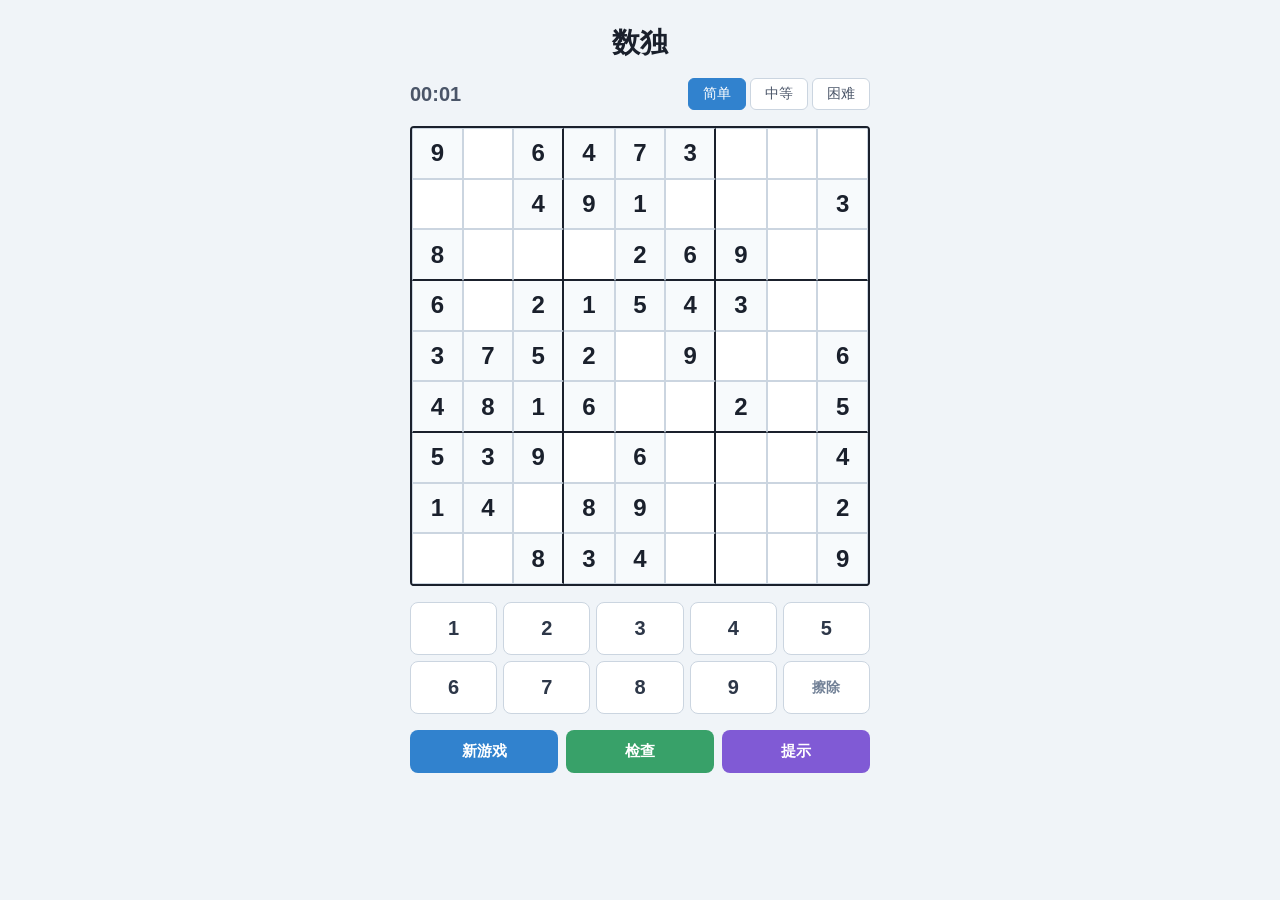
==== index.html @ a297867b "初始版本：数独游戏 PWA" ====
<!DOCTYPE html>
<html lang="zh-CN">
<head>
  <meta charset="UTF-8">
  <meta name="viewport" content="width=device-width, initial-scale=1.0, user-scalable=no">
  <title>数独</title>
  <link rel="stylesheet" href="style.css">
  <link rel="manifest" href="manifest.json">
  <meta name="theme-color" content="#3182ce">
  <meta name="apple-mobile-web-app-capable" content="yes">
  <meta name="apple-mobile-web-app-status-bar-style" content="black-translucent">
  <link rel="apple-touch-icon" href="icon-192.png">
</head>
<body>
  <div class="container">
    <h1>数独</h1>

    <div class="toolbar">
      <div class="timer" id="timer">00:00</div>
      <div class="difficulty">
        <button class="diff-btn active" data-diff="easy">简单</button>
        <button class="diff-btn" data-diff="medium">中等</button>
        <button class="diff-btn" data-diff="hard">困难</button>
      </div>
    </div>

    <div class="board" id="board"></div>

    <div class="numpad" id="numpad">
      <button class="num-btn" data-num="1">1</button>
      <button class="num-btn" data-num="2">2</button>
      <button class="num-btn" data-num="3">3</button>
      <button class="num-btn" data-num="4">4</button>
      <button class="num-btn" data-num="5">5</button>
      <button class="num-btn" data-num="6">6</button>
      <button class="num-btn" data-num="7">7</button>
      <button class="num-btn" data-num="8">8</button>
      <button class="num-btn" data-num="9">9</button>
      <button class="num-btn erase-btn" data-num="0">擦除</button>
    </div>

    <div class="actions">
      <button id="newGame">新游戏</button>
      <button id="check">检查</button>
      <button id="hint">提示</button>
    </div>

    <div class="message" id="message"></div>
  </div>

  <div class="modal-overlay" id="modal" hidden>
    <div class="modal">
      <h2 id="modalTitle"></h2>
      <p id="modalText"></p>
      <button id="modalBtn">好的</button>
    </div>
  </div>

  <script src="game.js"></script>
  <script>
    if ('serviceWorker' in navigator) {
      navigator.serviceWorker.register('./sw.js');
    }
  </script>
</body>
</html>
---- style.css ----
* {
  margin: 0;
  padding: 0;
  box-sizing: border-box;
}

body {
  font-family: -apple-system, BlinkMacSystemFont, "Segoe UI", Roboto, sans-serif;
  background: #f0f4f8;
  display: flex;
  justify-content: center;
  min-height: 100vh;
  padding: 16px;
}

.container {
  max-width: 460px;
  width: 100%;
  display: flex;
  flex-direction: column;
  align-items: center;
  gap: 16px;
}

h1 {
  font-size: 28px;
  color: #1a202c;
  margin-top: 8px;
}

/* Toolbar */
.toolbar {
  width: 100%;
  display: flex;
  justify-content: space-between;
  align-items: center;
}

.timer {
  font-size: 20px;
  font-weight: 600;
  color: #4a5568;
  font-variant-numeric: tabular-nums;
}

.difficulty {
  display: flex;
  gap: 4px;
}

.diff-btn {
  padding: 6px 14px;
  border: 1px solid #cbd5e0;
  background: #fff;
  border-radius: 6px;
  font-size: 14px;
  cursor: pointer;
  color: #4a5568;
  transition: all 0.15s;
}

.diff-btn.active {
  background: #3182ce;
  color: #fff;
  border-color: #3182ce;
}

/* Board */
.board {
  display: grid;
  grid-template-columns: repeat(9, 1fr);
  width: 100%;
  aspect-ratio: 1;
  border: 2.5px solid #1a202c;
  background: #1a202c;
  gap: 0;
  border-radius: 4px;
  overflow: hidden;
}

.cell {
  background: #fff;
  display: flex;
  align-items: center;
  justify-content: center;
  font-size: clamp(16px, 4.5vw, 24px);
  font-weight: 500;
  cursor: pointer;
  position: relative;
  user-select: none;
  -webkit-tap-highlight-color: transparent;
  border: 0.5px solid #cbd5e0;
  transition: background 0.1s;
}

/* 3x3 宫格边框 */
.cell[data-col="2"], .cell[data-col="5"] {
  border-right: 2px solid #1a202c;
}
.cell[data-col="3"], .cell[data-col="6"] {
  border-left: none;
}
.cell[data-row="2"], .cell[data-row="5"] {
  border-bottom: 2px solid #1a202c;
}
.cell[data-row="3"], .cell[data-row="6"] {
  border-top: none;
}

.cell.given {
  color: #1a202c;
  font-weight: 700;
  background: #f7fafc;
}

.cell.filled {
  color: #3182ce;
}

.cell.selected {
  background: #bee3f8;
}

.cell.highlighted {
  background: #e2e8f0;
}

.cell.same-number {
  background: #c3dafe;
}

.cell.error {
  color: #e53e3e;
  background: #fed7d7;
}

.cell.hint-cell {
  animation: hintPulse 0.6s ease;
}

@keyframes hintPulse {
  0% { background: #c6f6d5; }
  100% { background: #bee3f8; }
}

/* Number pad */
.numpad {
  display: grid;
  grid-template-columns: repeat(5, 1fr);
  gap: 6px;
  width: 100%;
}

.num-btn {
  padding: 14px 0;
  font-size: 20px;
  font-weight: 600;
  border: 1px solid #cbd5e0;
  background: #fff;
  border-radius: 8px;
  cursor: pointer;
  color: #2d3748;
  transition: all 0.1s;
  -webkit-tap-highlight-color: transparent;
}

.num-btn:active {
  background: #3182ce;
  color: #fff;
  transform: scale(0.95);
}

.num-btn.erase-btn {
  font-size: 14px;
  color: #718096;
}

.num-btn.completed {
  opacity: 0.3;
  pointer-events: none;
}

/* Action buttons */
.actions {
  display: flex;
  gap: 8px;
  width: 100%;
}

.actions button {
  flex: 1;
  padding: 12px 0;
  font-size: 15px;
  font-weight: 600;
  border: none;
  border-radius: 8px;
  cursor: pointer;
  transition: all 0.15s;
  -webkit-tap-highlight-color: transparent;
}

#newGame {
  background: #3182ce;
  color: #fff;
}

#check {
  background: #38a169;
  color: #fff;
}

#hint {
  background: #805ad5;
  color: #fff;
}

.actions button:active {
  transform: scale(0.97);
  filter: brightness(0.9);
}

/* Message */
.message {
  font-size: 14px;
  color: #718096;
  min-height: 20px;
  text-align: center;
}

/* Modal */
.modal-overlay {
  position: fixed;
  inset: 0;
  background: rgba(0,0,0,0.5);
  display: flex;
  align-items: center;
  justify-content: center;
  z-index: 100;
}

.modal-overlay[hidden] {
  display: none;
}

.modal {
  background: #fff;
  border-radius: 16px;
  padding: 32px;
  text-align: center;
  max-width: 320px;
  width: 90%;
}

.modal h2 {
  font-size: 24px;
  margin-bottom: 8px;
  color: #1a202c;
}

.modal p {
  color: #718096;
  margin-bottom: 20px;
  font-size: 16px;
}

.modal button {
  padding: 10px 32px;
  font-size: 16px;
  font-weight: 600;
  border: none;
  border-radius: 8px;
  background: #3182ce;
  color: #fff;
  cursor: pointer;
}

/* Keyboard support */
.cell:focus {
  outline: 2px solid #3182ce;
  outline-offset: -2px;
  z-index: 1;
}
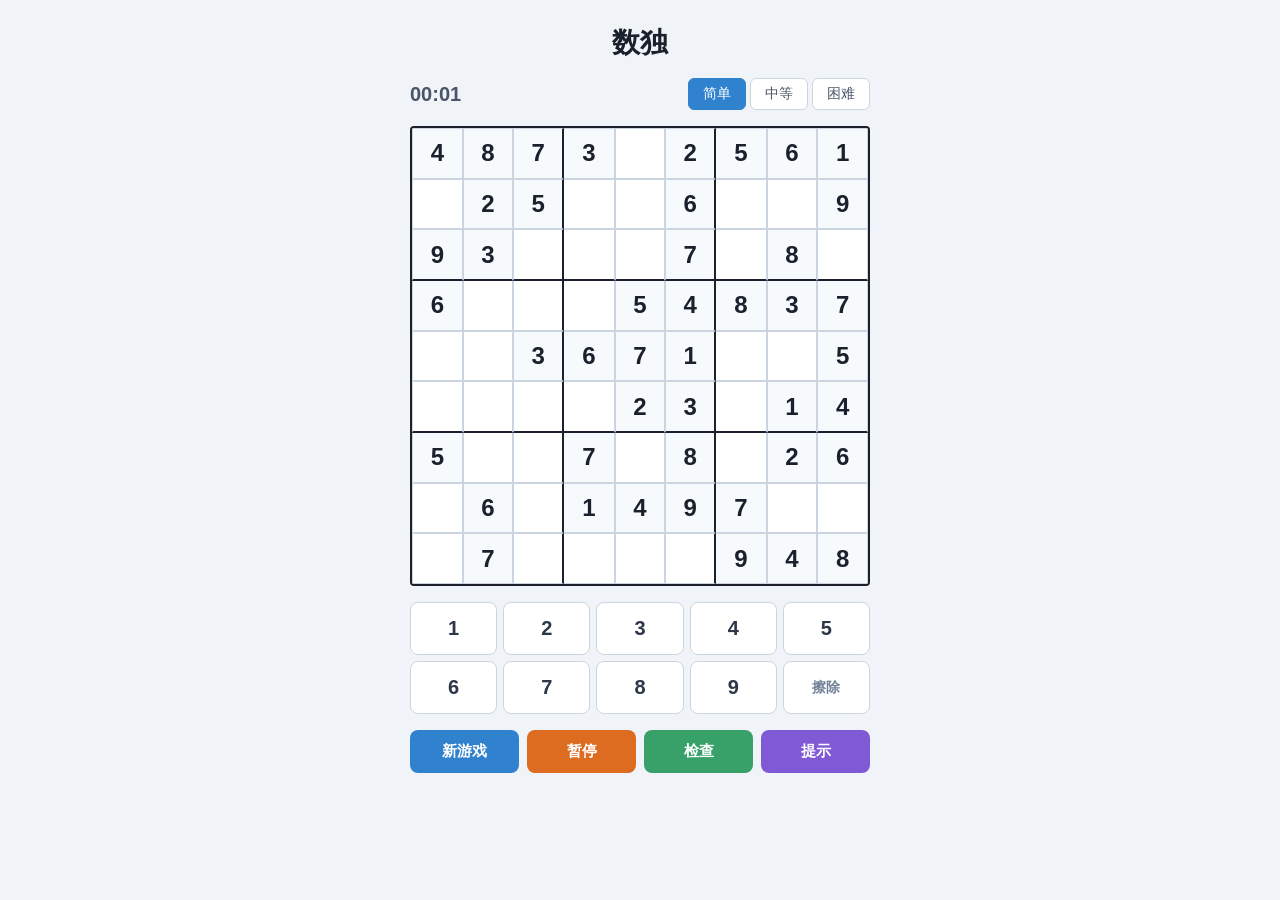
==== commit bb9b8977: "添加暂停功能和自动存档（刷新不丢失进度）" ====
--- a/index.html
+++ b/index.html
@@ -41,6 +41,7 @@
 
     <div class="actions">
       <button id="newGame">新游戏</button>
+      <button id="pause">暂停</button>
       <button id="check">检查</button>
       <button id="hint">提示</button>
     </div>
--- a/style.css
+++ b/style.css
@@ -204,9 +204,38 @@
   color: #fff;
 }
 
+#pause {
+  background: #dd6b20;
+  color: #fff;
+}
+
 #check {
   background: #38a169;
   color: #fff;
+}
+
+/* 暂停遮罩 */
+.board.paused .cell {
+  color: transparent !important;
+  pointer-events: none;
+}
+
+.board.paused::after {
+  content: '已暂停';
+  position: absolute;
+  inset: 0;
+  display: flex;
+  align-items: center;
+  justify-content: center;
+  font-size: 28px;
+  font-weight: 700;
+  color: #4a5568;
+  background: rgba(240, 244, 248, 0.85);
+  z-index: 10;
+}
+
+.board {
+  position: relative;
 }
 
 #hint {
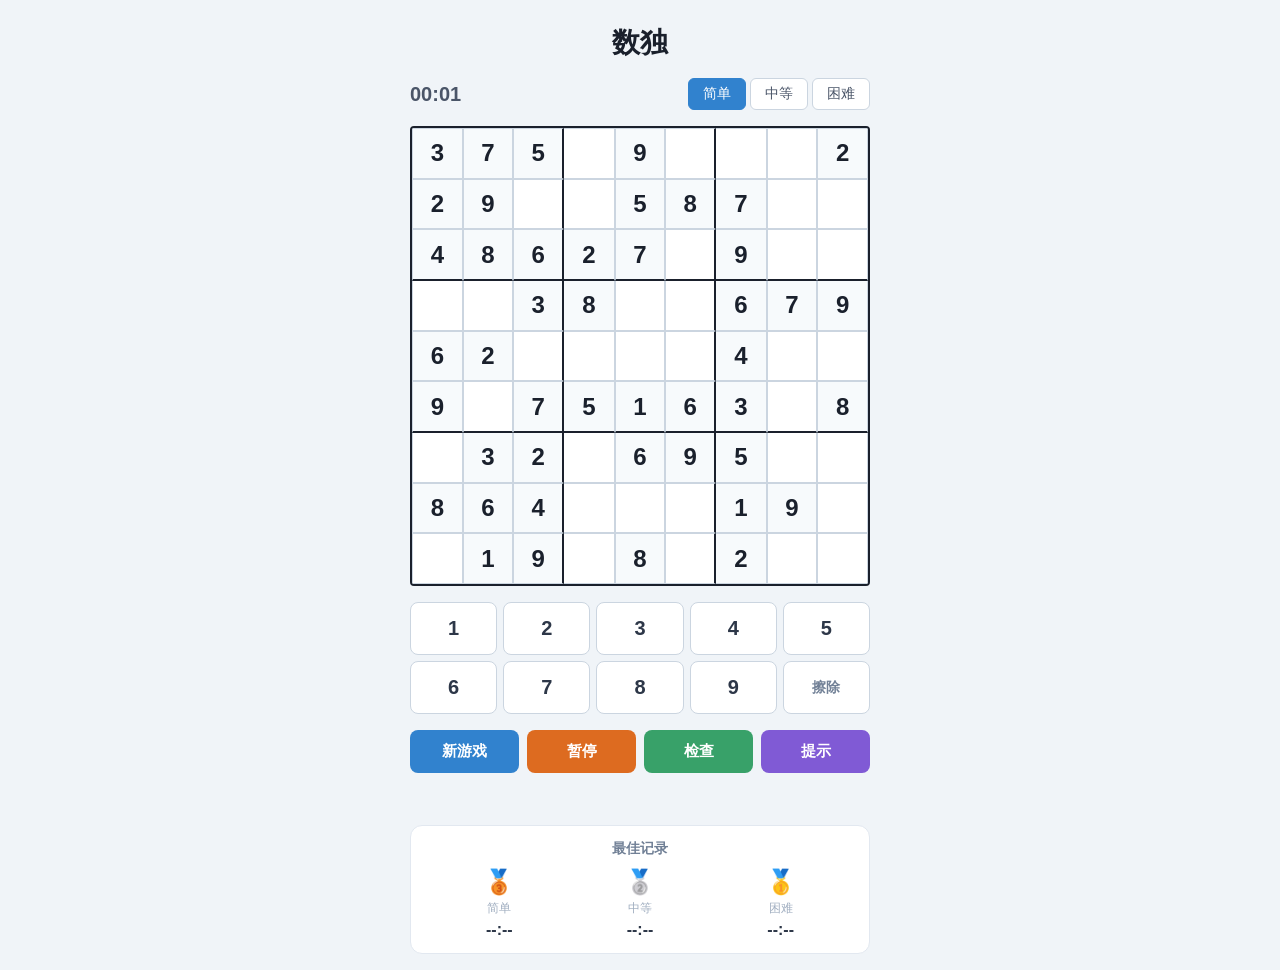
==== commit 68d5d2b8: "添加最佳记录功能：按难度分别记录最快通关时间" ====
--- a/index.html
+++ b/index.html
@@ -47,6 +47,27 @@
     </div>
 
     <div class="message" id="message"></div>
+
+    <div class="trophy" id="trophy">
+      <div class="trophy-title">最佳记录</div>
+      <div class="trophy-items">
+        <div class="trophy-item">
+          <span class="trophy-icon">🥉</span>
+          <span class="trophy-label">简单</span>
+          <span class="trophy-time" id="best-easy">--:--</span>
+        </div>
+        <div class="trophy-item">
+          <span class="trophy-icon">🥈</span>
+          <span class="trophy-label">中等</span>
+          <span class="trophy-time" id="best-medium">--:--</span>
+        </div>
+        <div class="trophy-item">
+          <span class="trophy-icon">🥇</span>
+          <span class="trophy-label">困难</span>
+          <span class="trophy-time" id="best-hard">--:--</span>
+        </div>
+      </div>
+    </div>
   </div>
 
   <div class="modal-overlay" id="modal" hidden>
--- a/style.css
+++ b/style.css
@@ -303,6 +303,61 @@
   cursor: pointer;
 }
 
+/* Trophy */
+.trophy {
+  width: 100%;
+  background: #fff;
+  border-radius: 12px;
+  padding: 14px 18px;
+  border: 1px solid #e2e8f0;
+}
+
+.trophy-title {
+  font-size: 14px;
+  font-weight: 600;
+  color: #718096;
+  margin-bottom: 10px;
+  text-align: center;
+}
+
+.trophy-items {
+  display: flex;
+  justify-content: space-around;
+}
+
+.trophy-item {
+  display: flex;
+  flex-direction: column;
+  align-items: center;
+  gap: 4px;
+}
+
+.trophy-icon {
+  font-size: 24px;
+}
+
+.trophy-label {
+  font-size: 12px;
+  color: #a0aec0;
+}
+
+.trophy-time {
+  font-size: 16px;
+  font-weight: 700;
+  color: #2d3748;
+  font-variant-numeric: tabular-nums;
+}
+
+.trophy-time.new-record {
+  color: #e53e3e;
+  animation: recordPulse 0.6s ease 3;
+}
+
+@keyframes recordPulse {
+  0%, 100% { transform: scale(1); }
+  50% { transform: scale(1.2); }
+}
+
 /* Keyboard support */
 .cell:focus {
   outline: 2px solid #3182ce;
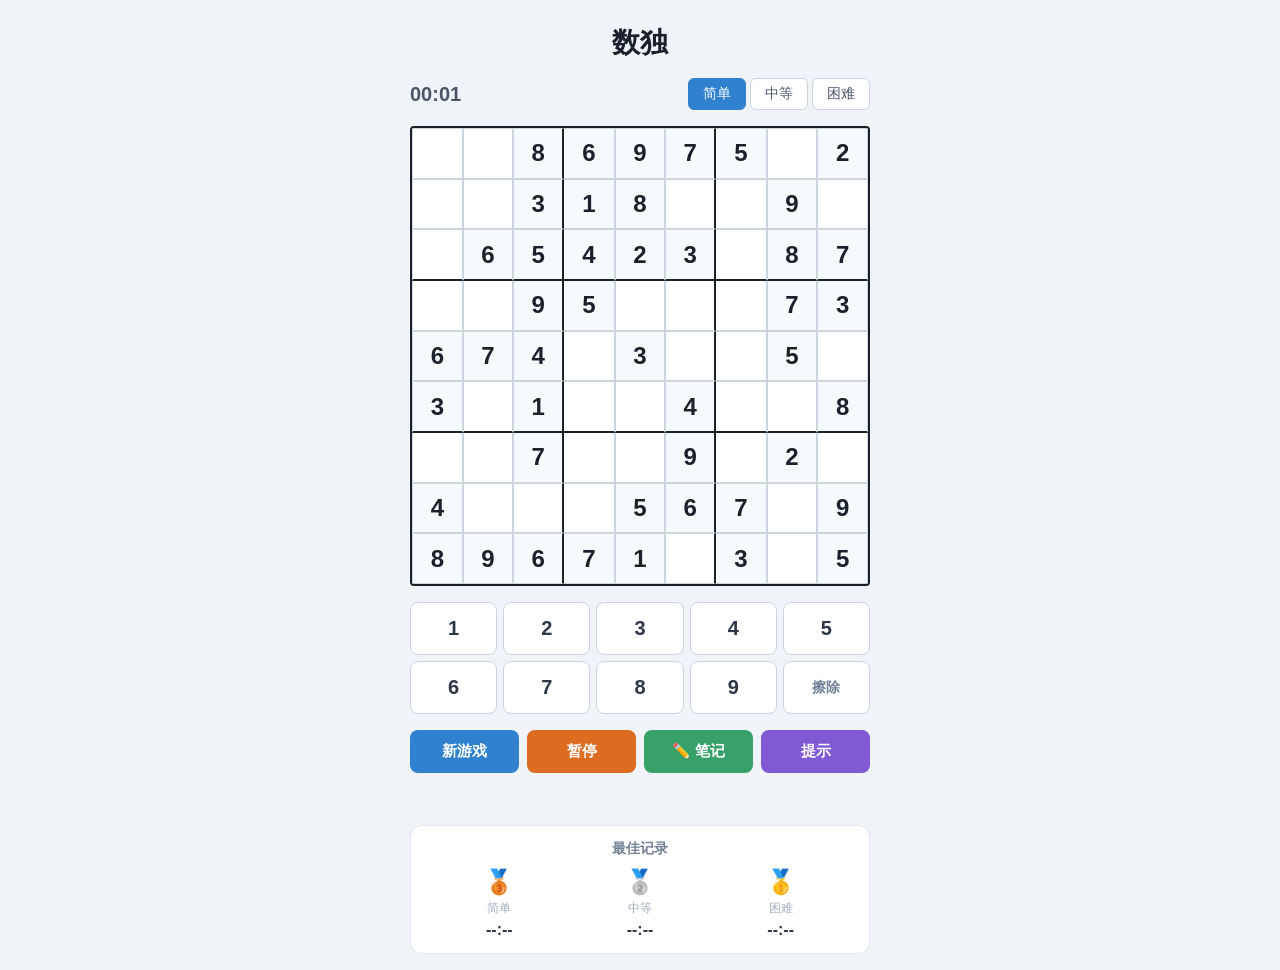
==== commit ea622f42: "用笔记模式替换检查按钮：支持候选数字角标" ====
--- a/index.html
+++ b/index.html
@@ -42,7 +42,7 @@
     <div class="actions">
       <button id="newGame">新游戏</button>
       <button id="pause">暂停</button>
-      <button id="check">检查</button>
+      <button id="notes">✏️ 笔记</button>
       <button id="hint">提示</button>
     </div>
 
--- a/style.css
+++ b/style.css
@@ -134,6 +134,27 @@
   background: #fed7d7;
 }
 
+/* 笔记候选数字 */
+.cell .notes-grid {
+  display: grid;
+  grid-template-columns: repeat(3, 1fr);
+  grid-template-rows: repeat(3, 1fr);
+  width: 100%;
+  height: 100%;
+  position: absolute;
+  inset: 0;
+}
+
+.cell .notes-grid span {
+  display: flex;
+  align-items: center;
+  justify-content: center;
+  font-size: clamp(7px, 1.8vw, 10px);
+  font-weight: 600;
+  color: #718096;
+  line-height: 1;
+}
+
 .cell.hint-cell {
   animation: hintPulse 0.6s ease;
 }
@@ -209,15 +230,24 @@
   color: #fff;
 }
 
-#check {
+#notes {
   background: #38a169;
   color: #fff;
+}
+
+#notes.active {
+  background: #276749;
+  box-shadow: inset 0 2px 4px rgba(0,0,0,0.2);
 }
 
 /* 暂停遮罩 */
 .board.paused .cell {
   color: transparent !important;
   pointer-events: none;
+}
+
+.board.paused .cell .notes-grid {
+  visibility: hidden;
 }
 
 .board.paused::after {
